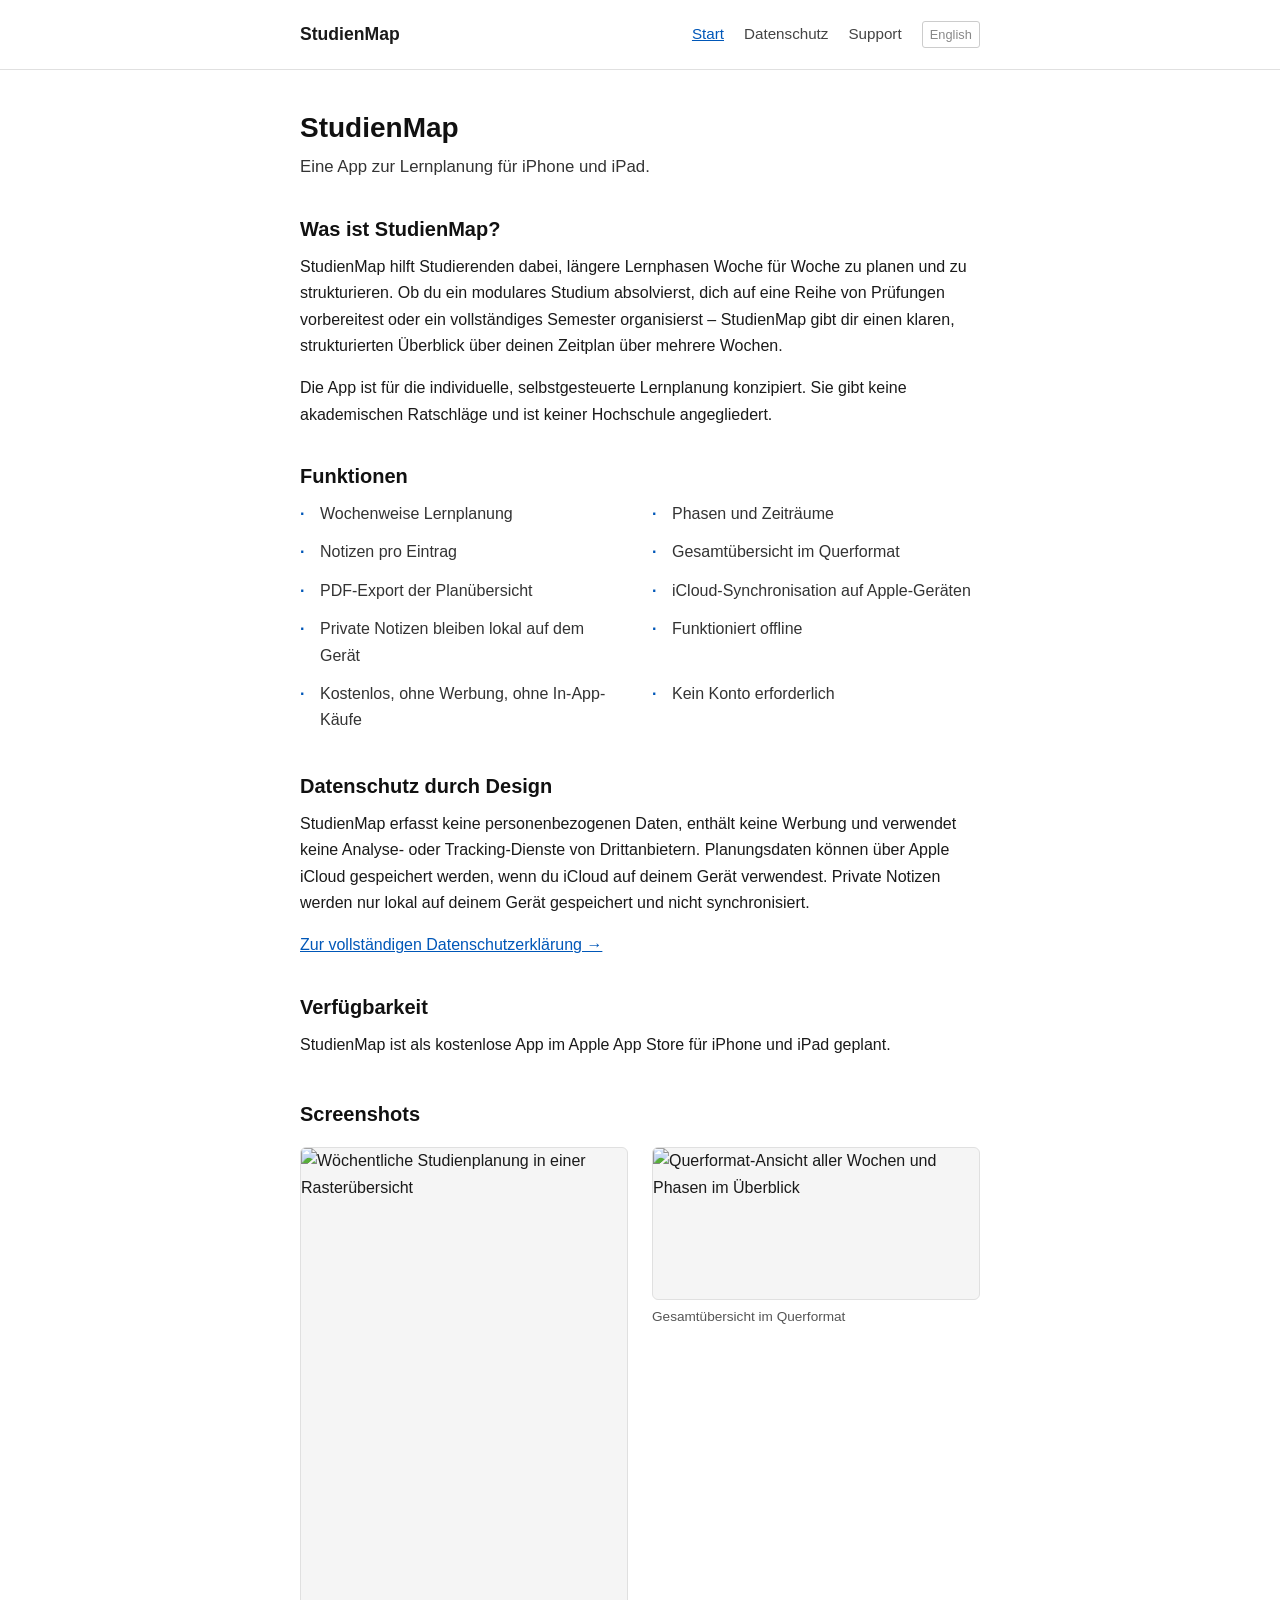
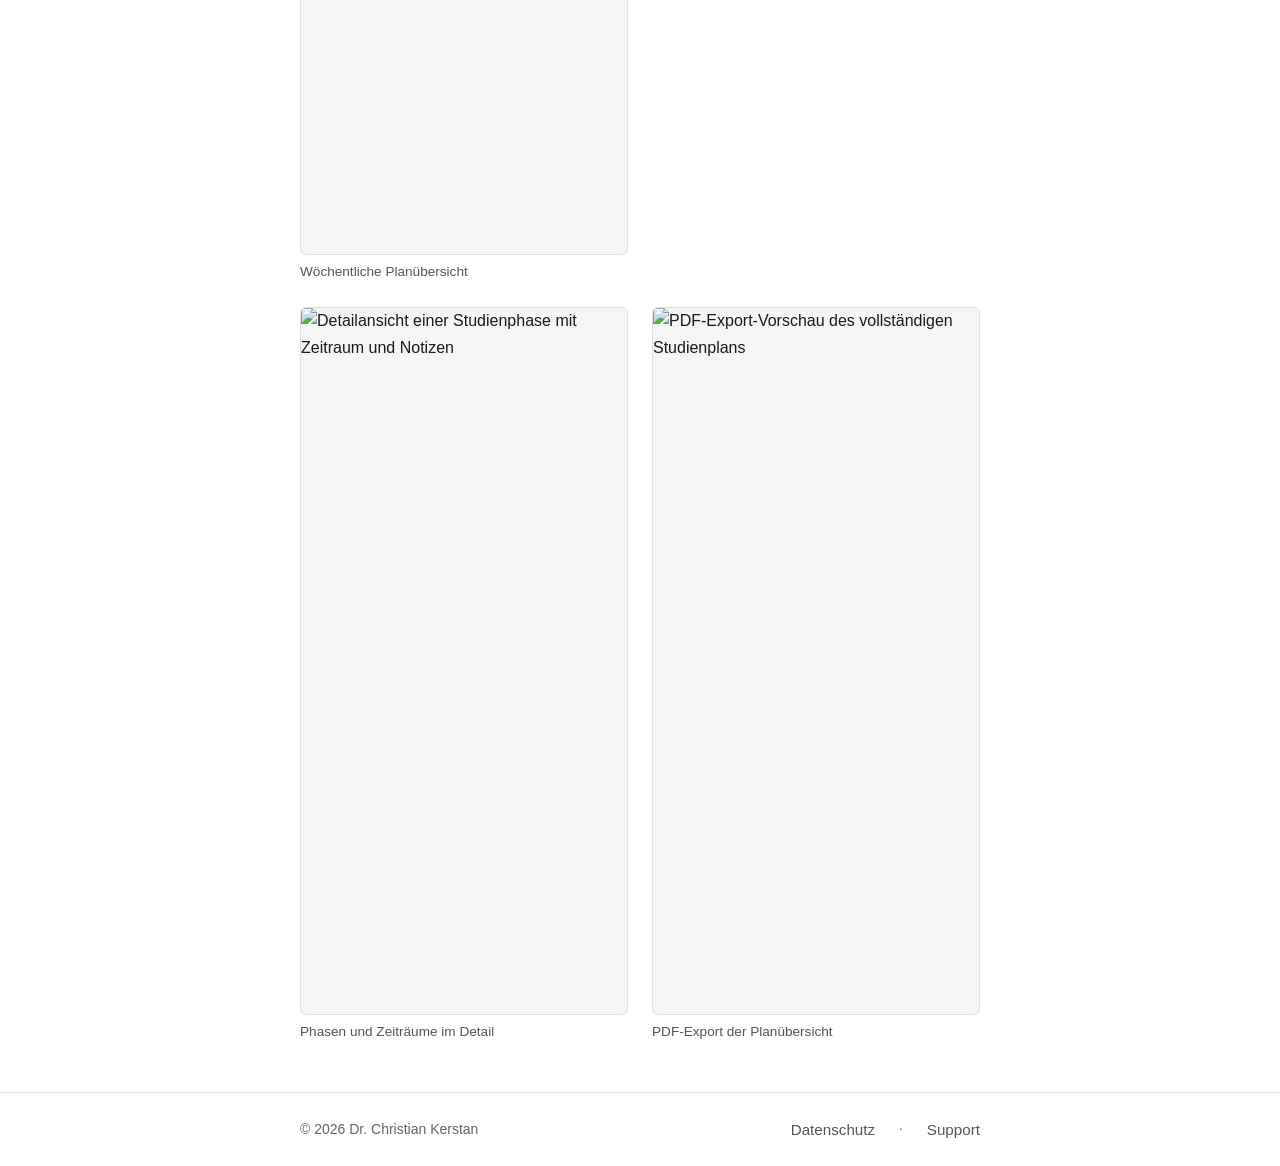
==== de/index.html @ c55820a5 "Add German pages, language links, and screenshots placeholder section Agent-Logs-Url: https://github" ====
<!DOCTYPE html>
<html lang="de">
<head>
  <meta charset="UTF-8">
  <meta name="viewport" content="width=device-width, initial-scale=1.0">
  <title>StudienMap</title>
  <meta name="description" content="StudienMap ist eine App zur Langzeitplanung des Lernens für iPhone und iPad. Plane deine Lernphasen Woche für Woche.">
  <link rel="stylesheet" href="../style.css">
</head>
<body>

  <header>
    <div class="site-wrapper">
      <a class="site-name" href="index.html">StudienMap</a>
      <nav aria-label="Hauptnavigation">
        <a href="index.html" aria-current="page">Start</a>
        <a href="privacy.html">Datenschutz</a>
        <a href="support.html">Support</a>
        <a href="../index.html" class="lang-link" hreflang="en" lang="en">English</a>
      </nav>
    </div>
  </header>

  <main>
    <div class="site-wrapper">

      <div class="intro">
        <h1>StudienMap</h1>
        <p>Eine App zur Lernplanung für iPhone und iPad.</p>
      </div>

      <h2>Was ist StudienMap?</h2>
      <p>
        StudienMap hilft Studierenden dabei, längere Lernphasen Woche für Woche zu planen und
        zu strukturieren. Ob du ein modulares Studium absolvierst, dich auf eine Reihe von
        Prüfungen vorbereitest oder ein vollständiges Semester organisierst – StudienMap gibt
        dir einen klaren, strukturierten Überblick über deinen Zeitplan über mehrere Wochen.
      </p>
      <p>
        Die App ist für die individuelle, selbstgesteuerte Lernplanung konzipiert.
        Sie gibt keine akademischen Ratschläge und ist keiner Hochschule angegliedert.
      </p>

      <h2>Funktionen</h2>
      <ul class="feature-list">
        <li>Wochenweise Lernplanung</li>
        <li>Phasen und Zeiträume</li>
        <li>Notizen pro Eintrag</li>
        <li>Gesamtübersicht im Querformat</li>
        <li>PDF-Export der Planübersicht</li>
        <li>iCloud-Synchronisation auf Apple-Geräten</li>
        <li>Private Notizen bleiben lokal auf dem Gerät</li>
        <li>Funktioniert offline</li>
        <li>Kostenlos, ohne Werbung, ohne In-App-Käufe</li>
        <li>Kein Konto erforderlich</li>
      </ul>

      <h2>Datenschutz durch Design</h2>
      <p>
        StudienMap erfasst keine personenbezogenen Daten, enthält keine Werbung und verwendet
        keine Analyse- oder Tracking-Dienste von Drittanbietern. Planungsdaten können über
        Apple iCloud gespeichert werden, wenn du iCloud auf deinem Gerät verwendest. Private
        Notizen werden nur lokal auf deinem Gerät gespeichert und nicht synchronisiert.
      </p>
      <p>
        <a href="privacy.html">Zur vollständigen Datenschutzerklärung →</a>
      </p>

      <h2>Verfügbarkeit</h2>
      <p>
        StudienMap ist als kostenlose App im Apple App Store für iPhone und iPad geplant.
      </p>

      <section class="screenshots" aria-label="Screenshots">
        <h2>Screenshots</h2>
        <div class="screenshot-grid">
          <figure>
            <img src="../assets/plan-overview.webp" alt="Wöchentliche Studienplanung in einer Rasterübersicht" width="390" height="844">
            <figcaption>Wöchentliche Planübersicht</figcaption>
          </figure>
          <figure>
            <img src="../assets/landscape-matrix.webp" alt="Querformat-Ansicht aller Wochen und Phasen im Überblick" width="844" height="390">
            <figcaption>Gesamtübersicht im Querformat</figcaption>
          </figure>
          <figure>
            <img src="../assets/phase-details.webp" alt="Detailansicht einer Studienphase mit Zeitraum und Notizen" width="390" height="844">
            <figcaption>Phasen und Zeiträume im Detail</figcaption>
          </figure>
          <figure>
            <img src="../assets/pdf-export.webp" alt="PDF-Export-Vorschau des vollständigen Studienplans" width="390" height="844">
            <figcaption>PDF-Export der Planübersicht</figcaption>
          </figure>
        </div>
      </section>

    </div>
  </main>

  <footer>
    <div class="site-wrapper">
      <span>© 2026 Dr. Christian Kerstan</span>
      <nav aria-label="Fußzeilennavigation">
        <a href="privacy.html">Datenschutz</a>
        &nbsp;·&nbsp;
        <a href="support.html">Support</a>
      </nav>
    </div>
  </footer>

</body>
</html>
---- style.css ----
/* style.css — StudienMap legal/product site */

*, *::before, *::after {
  box-sizing: border-box;
}

html {
  font-size: 16px;
}

body {
  margin: 0;
  padding: 0;
  font-family: -apple-system, BlinkMacSystemFont, "Segoe UI", Roboto, Helvetica, Arial, sans-serif;
  font-size: 1rem;
  line-height: 1.65;
  color: #1a1a1a;
  background-color: #ffffff;
}

/* Layout */

.site-wrapper {
  max-width: 720px;
  margin: 0 auto;
  padding: 0 1.25rem;
}

/* Header & navigation */

header {
  border-bottom: 1px solid #e0e0e0;
  padding: 1.25rem 0;
}

header .site-wrapper {
  display: flex;
  align-items: center;
  justify-content: space-between;
  flex-wrap: wrap;
  gap: 0.75rem;
}

.site-name {
  font-size: 1.1rem;
  font-weight: 600;
  color: #1a1a1a;
  text-decoration: none;
}

.site-name:hover {
  color: #0057b8;
}

nav {
  display: flex;
  gap: 1.25rem;
}

nav a {
  font-size: 0.95rem;
  color: #444;
  text-decoration: none;
}

nav a:hover,
nav a[aria-current="page"] {
  color: #0057b8;
  text-decoration: underline;
}

/* Main content */

main {
  padding: 2.5rem 0 3rem;
}

h1 {
  font-size: 1.75rem;
  font-weight: 700;
  margin: 0 0 0.5rem;
  line-height: 1.25;
  color: #111;
}

h2 {
  font-size: 1.25rem;
  font-weight: 600;
  margin: 2rem 0 0.5rem;
  color: #111;
}

h3 {
  font-size: 1rem;
  font-weight: 600;
  margin: 1.5rem 0 0.25rem;
  color: #111;
}

p {
  margin: 0 0 1rem;
}

ul, ol {
  margin: 0 0 1rem;
  padding-left: 1.5rem;
}

li {
  margin-bottom: 0.25rem;
}

a {
  color: #0057b8;
}

a:hover {
  text-decoration: none;
}

/* Hero / intro block */

.intro {
  margin-bottom: 2rem;
}

.intro p {
  font-size: 1.05rem;
  color: #333;
}

/* Feature list */

.feature-list {
  list-style: none;
  padding: 0;
  margin: 0 0 1.5rem;
  display: grid;
  grid-template-columns: 1fr 1fr;
  gap: 0.5rem 1.5rem;
}

.feature-list li {
  padding-left: 1.25rem;
  position: relative;
  color: #333;
}

.feature-list li::before {
  content: "·";
  position: absolute;
  left: 0;
  color: #0057b8;
  font-weight: 700;
}

@media (max-width: 480px) {
  .feature-list {
    grid-template-columns: 1fr;
  }
}

/* FAQ */

.faq-item {
  margin-bottom: 1.75rem;
}

.faq-item h3 {
  margin-bottom: 0.35rem;
}

/* Footer */

footer {
  border-top: 1px solid #e0e0e0;
  padding: 1.5rem 0;
  color: #666;
  font-size: 0.875rem;
}

footer .site-wrapper {
  display: flex;
  align-items: center;
  justify-content: space-between;
  flex-wrap: wrap;
  gap: 0.5rem;
}

footer a {
  color: #555;
}

footer a:hover {
  color: #0057b8;
}

/* Language link */

.lang-link {
  font-size: 0.8rem;
  color: #888;
  border: 1px solid #ccc;
  border-radius: 3px;
  padding: 0.1rem 0.45rem;
  text-decoration: none;
}

.lang-link:hover {
  color: #0057b8;
  border-color: #0057b8;
  text-decoration: none;
}

/* Screenshots */

.screenshots {
  margin-top: 2.5rem;
}

.screenshot-grid {
  display: grid;
  grid-template-columns: repeat(2, 1fr);
  gap: 1.5rem;
  margin-top: 1rem;
}

.screenshot-grid figure {
  margin: 0;
}

.screenshot-grid img {
  width: 100%;
  height: auto;
  display: block;
  border-radius: 6px;
  border: 1px solid #e0e0e0;
  background-color: #f5f5f5;
}

.screenshot-grid figcaption {
  font-size: 0.85rem;
  color: #555;
  margin-top: 0.4rem;
}

@media (max-width: 480px) {
  .screenshot-grid {
    grid-template-columns: 1fr;
  }
}

/* Utility */

.meta {
  font-size: 0.875rem;
  color: #666;
  margin-bottom: 2rem;
}
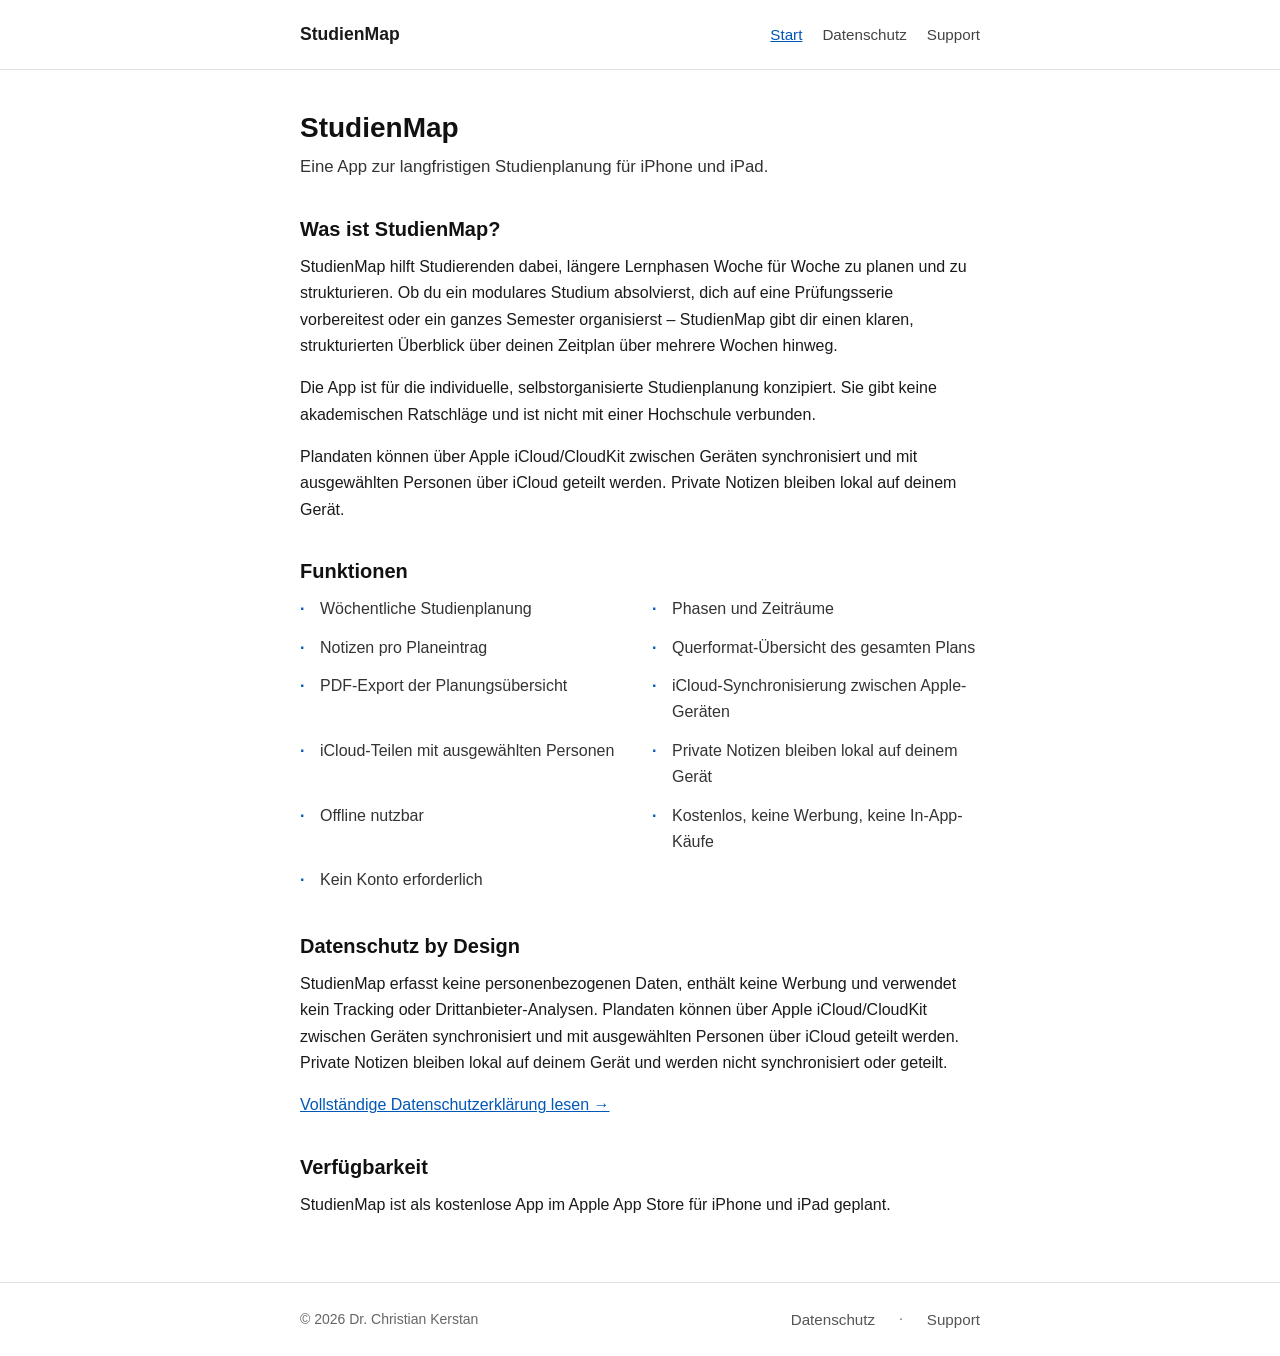
==== commit 45777528: "feat: add iCloud sharing content and German pages Agent-Logs-Url: https://github.com/wichtelimwald/s" ====
--- a/de/index.html
+++ b/de/index.html
@@ -4,7 +4,7 @@
   <meta charset="UTF-8">
   <meta name="viewport" content="width=device-width, initial-scale=1.0">
   <title>StudienMap</title>
-  <meta name="description" content="StudienMap ist eine App zur Langzeitplanung des Lernens für iPhone und iPad. Plane deine Lernphasen Woche für Woche.">
+  <meta name="description" content="StudienMap ist eine App zur langfristigen Studienplanung für iPhone und iPad. Plane deine Lernphasen Woche für Woche.">
   <link rel="stylesheet" href="../style.css">
 </head>
 <body>
@@ -16,7 +16,6 @@
         <a href="index.html" aria-current="page">Start</a>
         <a href="privacy.html">Datenschutz</a>
         <a href="support.html">Support</a>
-        <a href="../index.html" class="lang-link" hreflang="en" lang="en">English</a>
       </nav>
     </div>
   </header>
@@ -26,72 +25,56 @@
 
       <div class="intro">
         <h1>StudienMap</h1>
-        <p>Eine App zur Lernplanung für iPhone und iPad.</p>
+        <p>Eine App zur langfristigen Studienplanung für iPhone und iPad.</p>
       </div>
 
       <h2>Was ist StudienMap?</h2>
       <p>
         StudienMap hilft Studierenden dabei, längere Lernphasen Woche für Woche zu planen und
-        zu strukturieren. Ob du ein modulares Studium absolvierst, dich auf eine Reihe von
-        Prüfungen vorbereitest oder ein vollständiges Semester organisierst – StudienMap gibt
-        dir einen klaren, strukturierten Überblick über deinen Zeitplan über mehrere Wochen.
+        zu strukturieren. Ob du ein modulares Studium absolvierst, dich auf eine Prüfungsserie
+        vorbereitest oder ein ganzes Semester organisierst – StudienMap gibt dir einen klaren,
+        strukturierten Überblick über deinen Zeitplan über mehrere Wochen hinweg.
       </p>
       <p>
-        Die App ist für die individuelle, selbstgesteuerte Lernplanung konzipiert.
-        Sie gibt keine akademischen Ratschläge und ist keiner Hochschule angegliedert.
+        Die App ist für die individuelle, selbstorganisierte Studienplanung konzipiert.
+        Sie gibt keine akademischen Ratschläge und ist nicht mit einer Hochschule verbunden.
+      </p>
+      <p>
+        Plandaten können über Apple iCloud/CloudKit zwischen Geräten synchronisiert und mit
+        ausgewählten Personen über iCloud geteilt werden. Private Notizen bleiben lokal auf
+        deinem Gerät.
       </p>
 
       <h2>Funktionen</h2>
       <ul class="feature-list">
-        <li>Wochenweise Lernplanung</li>
+        <li>Wöchentliche Studienplanung</li>
         <li>Phasen und Zeiträume</li>
-        <li>Notizen pro Eintrag</li>
-        <li>Gesamtübersicht im Querformat</li>
-        <li>PDF-Export der Planübersicht</li>
-        <li>iCloud-Synchronisation auf Apple-Geräten</li>
-        <li>Private Notizen bleiben lokal auf dem Gerät</li>
-        <li>Funktioniert offline</li>
-        <li>Kostenlos, ohne Werbung, ohne In-App-Käufe</li>
+        <li>Notizen pro Planeintrag</li>
+        <li>Querformat-Übersicht des gesamten Plans</li>
+        <li>PDF-Export der Planungsübersicht</li>
+        <li>iCloud-Synchronisierung zwischen Apple-Geräten</li>
+        <li>iCloud-Teilen mit ausgewählten Personen</li>
+        <li>Private Notizen bleiben lokal auf deinem Gerät</li>
+        <li>Offline nutzbar</li>
+        <li>Kostenlos, keine Werbung, keine In-App-Käufe</li>
         <li>Kein Konto erforderlich</li>
       </ul>
 
-      <h2>Datenschutz durch Design</h2>
+      <h2>Datenschutz by Design</h2>
       <p>
         StudienMap erfasst keine personenbezogenen Daten, enthält keine Werbung und verwendet
-        keine Analyse- oder Tracking-Dienste von Drittanbietern. Planungsdaten können über
-        Apple iCloud gespeichert werden, wenn du iCloud auf deinem Gerät verwendest. Private
-        Notizen werden nur lokal auf deinem Gerät gespeichert und nicht synchronisiert.
+        kein Tracking oder Drittanbieter-Analysen. Plandaten können über Apple iCloud/CloudKit
+        zwischen Geräten synchronisiert und mit ausgewählten Personen über iCloud geteilt werden.
+        Private Notizen bleiben lokal auf deinem Gerät und werden nicht synchronisiert oder geteilt.
       </p>
       <p>
-        <a href="privacy.html">Zur vollständigen Datenschutzerklärung →</a>
+        <a href="privacy.html">Vollständige Datenschutzerklärung lesen →</a>
       </p>
 
       <h2>Verfügbarkeit</h2>
       <p>
         StudienMap ist als kostenlose App im Apple App Store für iPhone und iPad geplant.
       </p>
-
-      <section class="screenshots" aria-label="Screenshots">
-        <h2>Screenshots</h2>
-        <div class="screenshot-grid">
-          <figure>
-            <img src="../assets/plan-overview.webp" alt="Wöchentliche Studienplanung in einer Rasterübersicht" width="390" height="844">
-            <figcaption>Wöchentliche Planübersicht</figcaption>
-          </figure>
-          <figure>
-            <img src="../assets/landscape-matrix.webp" alt="Querformat-Ansicht aller Wochen und Phasen im Überblick" width="844" height="390">
-            <figcaption>Gesamtübersicht im Querformat</figcaption>
-          </figure>
-          <figure>
-            <img src="../assets/phase-details.webp" alt="Detailansicht einer Studienphase mit Zeitraum und Notizen" width="390" height="844">
-            <figcaption>Phasen und Zeiträume im Detail</figcaption>
-          </figure>
-          <figure>
-            <img src="../assets/pdf-export.webp" alt="PDF-Export-Vorschau des vollständigen Studienplans" width="390" height="844">
-            <figcaption>PDF-Export der Planübersicht</figcaption>
-          </figure>
-        </div>
-      </section>
 
     </div>
   </main>
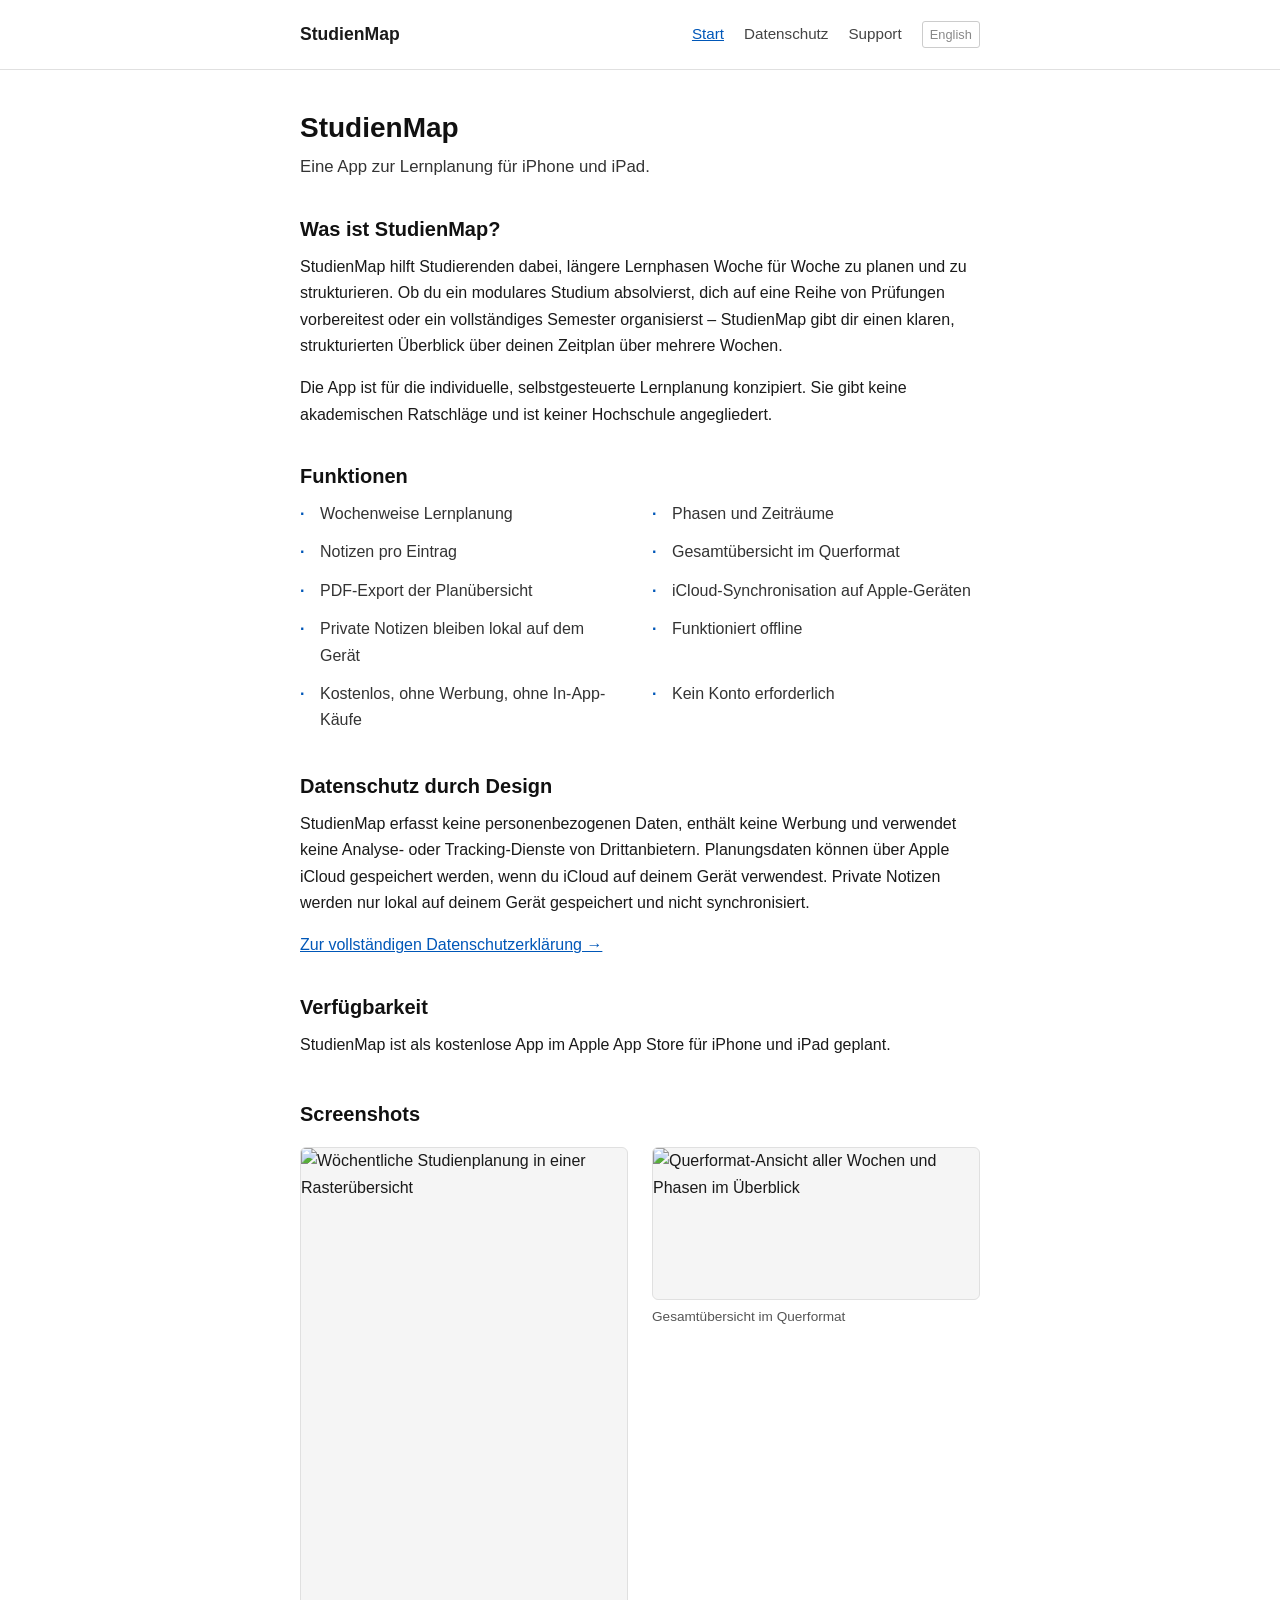
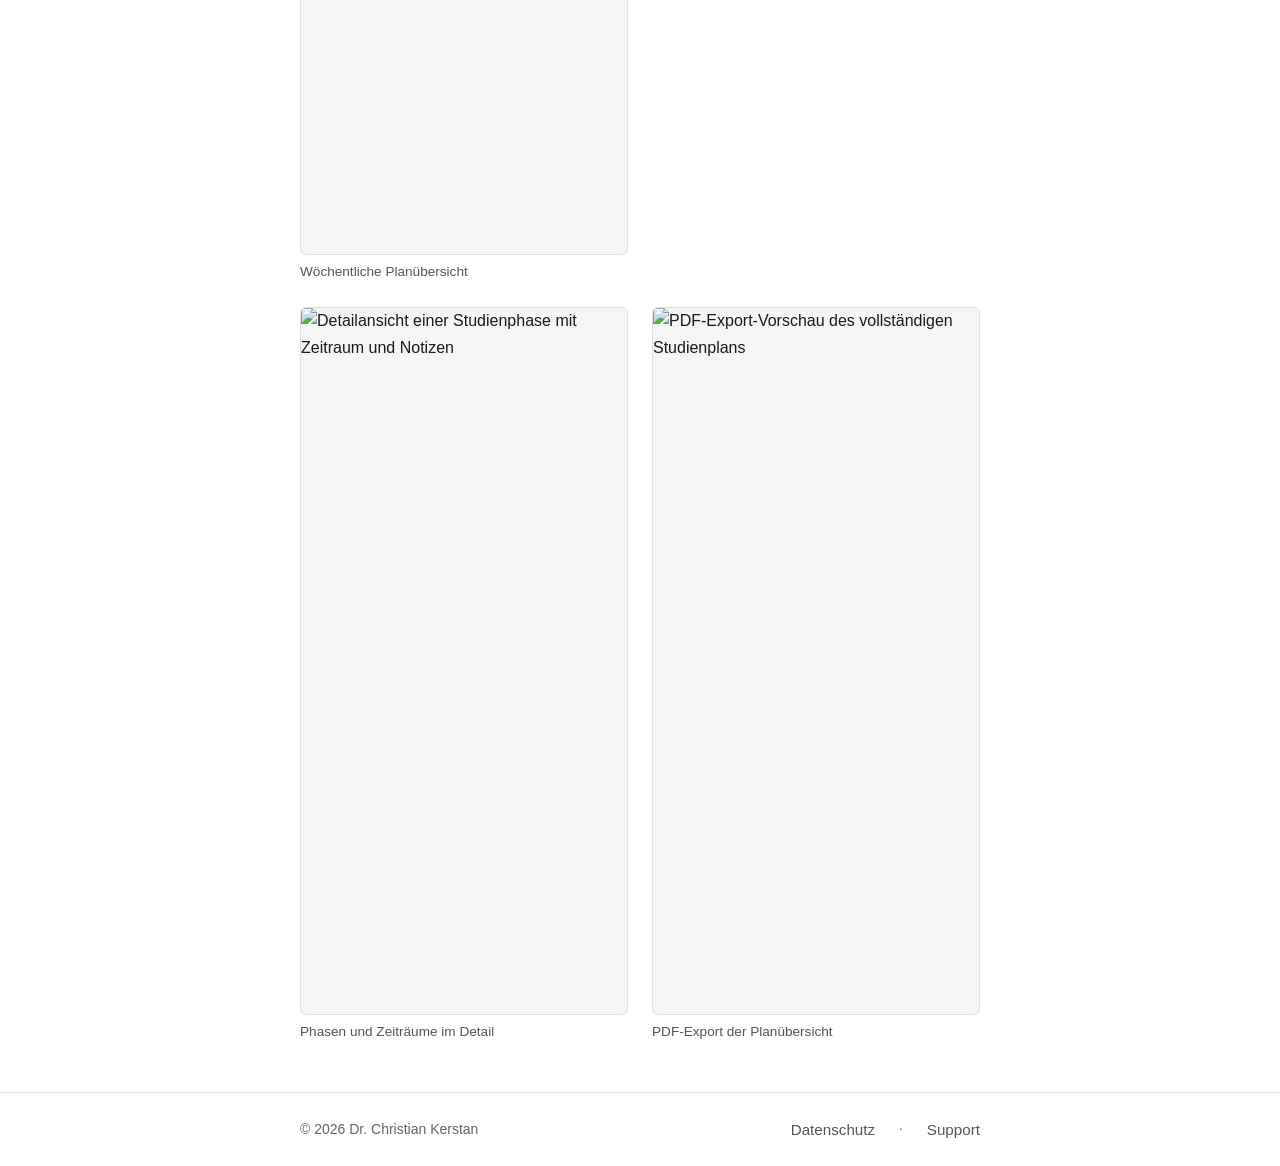
==== commit 01c128f4: "Merge pull request #3 from wichtelimwald/copilot/update-static-site-for-multilingual-support Add Ger" ====
--- a/de/index.html
+++ b/de/index.html
@@ -4,7 +4,7 @@
   <meta charset="UTF-8">
   <meta name="viewport" content="width=device-width, initial-scale=1.0">
   <title>StudienMap</title>
-  <meta name="description" content="StudienMap ist eine App zur langfristigen Studienplanung für iPhone und iPad. Plane deine Lernphasen Woche für Woche.">
+  <meta name="description" content="StudienMap ist eine App zur Langzeitplanung des Lernens für iPhone und iPad. Plane deine Lernphasen Woche für Woche.">
   <link rel="stylesheet" href="../style.css">
 </head>
 <body>
@@ -16,6 +16,7 @@
         <a href="index.html" aria-current="page">Start</a>
         <a href="privacy.html">Datenschutz</a>
         <a href="support.html">Support</a>
+        <a href="../index.html" class="lang-link" hreflang="en" lang="en">English</a>
       </nav>
     </div>
   </header>
@@ -25,56 +26,72 @@
 
       <div class="intro">
         <h1>StudienMap</h1>
-        <p>Eine App zur langfristigen Studienplanung für iPhone und iPad.</p>
+        <p>Eine App zur Lernplanung für iPhone und iPad.</p>
       </div>
 
       <h2>Was ist StudienMap?</h2>
       <p>
         StudienMap hilft Studierenden dabei, längere Lernphasen Woche für Woche zu planen und
-        zu strukturieren. Ob du ein modulares Studium absolvierst, dich auf eine Prüfungsserie
-        vorbereitest oder ein ganzes Semester organisierst – StudienMap gibt dir einen klaren,
-        strukturierten Überblick über deinen Zeitplan über mehrere Wochen hinweg.
+        zu strukturieren. Ob du ein modulares Studium absolvierst, dich auf eine Reihe von
+        Prüfungen vorbereitest oder ein vollständiges Semester organisierst – StudienMap gibt
+        dir einen klaren, strukturierten Überblick über deinen Zeitplan über mehrere Wochen.
       </p>
       <p>
-        Die App ist für die individuelle, selbstorganisierte Studienplanung konzipiert.
-        Sie gibt keine akademischen Ratschläge und ist nicht mit einer Hochschule verbunden.
-      </p>
-      <p>
-        Plandaten können über Apple iCloud/CloudKit zwischen Geräten synchronisiert und mit
-        ausgewählten Personen über iCloud geteilt werden. Private Notizen bleiben lokal auf
-        deinem Gerät.
+        Die App ist für die individuelle, selbstgesteuerte Lernplanung konzipiert.
+        Sie gibt keine akademischen Ratschläge und ist keiner Hochschule angegliedert.
       </p>
 
       <h2>Funktionen</h2>
       <ul class="feature-list">
-        <li>Wöchentliche Studienplanung</li>
+        <li>Wochenweise Lernplanung</li>
         <li>Phasen und Zeiträume</li>
-        <li>Notizen pro Planeintrag</li>
-        <li>Querformat-Übersicht des gesamten Plans</li>
-        <li>PDF-Export der Planungsübersicht</li>
-        <li>iCloud-Synchronisierung zwischen Apple-Geräten</li>
-        <li>iCloud-Teilen mit ausgewählten Personen</li>
-        <li>Private Notizen bleiben lokal auf deinem Gerät</li>
-        <li>Offline nutzbar</li>
-        <li>Kostenlos, keine Werbung, keine In-App-Käufe</li>
+        <li>Notizen pro Eintrag</li>
+        <li>Gesamtübersicht im Querformat</li>
+        <li>PDF-Export der Planübersicht</li>
+        <li>iCloud-Synchronisation auf Apple-Geräten</li>
+        <li>Private Notizen bleiben lokal auf dem Gerät</li>
+        <li>Funktioniert offline</li>
+        <li>Kostenlos, ohne Werbung, ohne In-App-Käufe</li>
         <li>Kein Konto erforderlich</li>
       </ul>
 
-      <h2>Datenschutz by Design</h2>
+      <h2>Datenschutz durch Design</h2>
       <p>
         StudienMap erfasst keine personenbezogenen Daten, enthält keine Werbung und verwendet
-        kein Tracking oder Drittanbieter-Analysen. Plandaten können über Apple iCloud/CloudKit
-        zwischen Geräten synchronisiert und mit ausgewählten Personen über iCloud geteilt werden.
-        Private Notizen bleiben lokal auf deinem Gerät und werden nicht synchronisiert oder geteilt.
+        keine Analyse- oder Tracking-Dienste von Drittanbietern. Planungsdaten können über
+        Apple iCloud gespeichert werden, wenn du iCloud auf deinem Gerät verwendest. Private
+        Notizen werden nur lokal auf deinem Gerät gespeichert und nicht synchronisiert.
       </p>
       <p>
-        <a href="privacy.html">Vollständige Datenschutzerklärung lesen →</a>
+        <a href="privacy.html">Zur vollständigen Datenschutzerklärung →</a>
       </p>
 
       <h2>Verfügbarkeit</h2>
       <p>
         StudienMap ist als kostenlose App im Apple App Store für iPhone und iPad geplant.
       </p>
+
+      <section class="screenshots" aria-label="Screenshots">
+        <h2>Screenshots</h2>
+        <div class="screenshot-grid">
+          <figure>
+            <img src="../assets/plan-overview.webp" alt="Wöchentliche Studienplanung in einer Rasterübersicht" width="390" height="844">
+            <figcaption>Wöchentliche Planübersicht</figcaption>
+          </figure>
+          <figure>
+            <img src="../assets/landscape-matrix.webp" alt="Querformat-Ansicht aller Wochen und Phasen im Überblick" width="844" height="390">
+            <figcaption>Gesamtübersicht im Querformat</figcaption>
+          </figure>
+          <figure>
+            <img src="../assets/phase-details.webp" alt="Detailansicht einer Studienphase mit Zeitraum und Notizen" width="390" height="844">
+            <figcaption>Phasen und Zeiträume im Detail</figcaption>
+          </figure>
+          <figure>
+            <img src="../assets/pdf-export.webp" alt="PDF-Export-Vorschau des vollständigen Studienplans" width="390" height="844">
+            <figcaption>PDF-Export der Planübersicht</figcaption>
+          </figure>
+        </div>
+      </section>
 
     </div>
   </main>
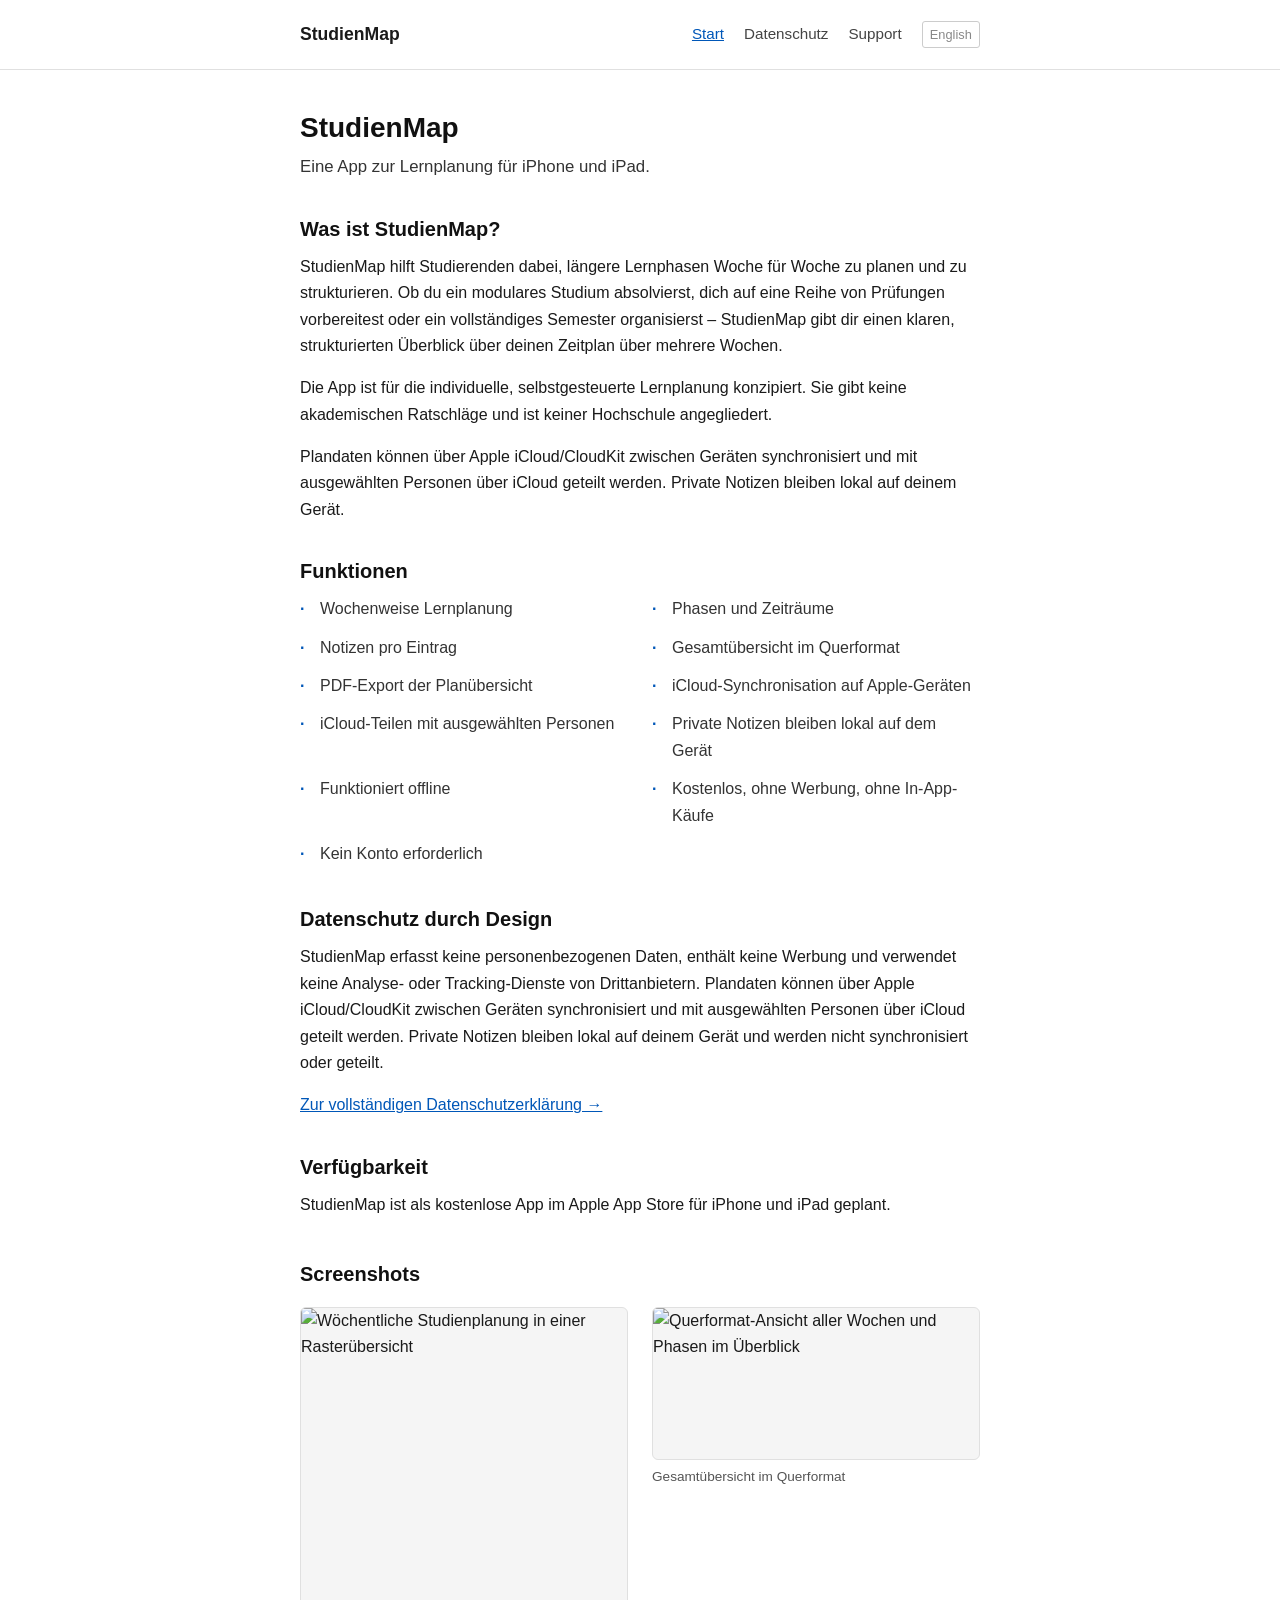
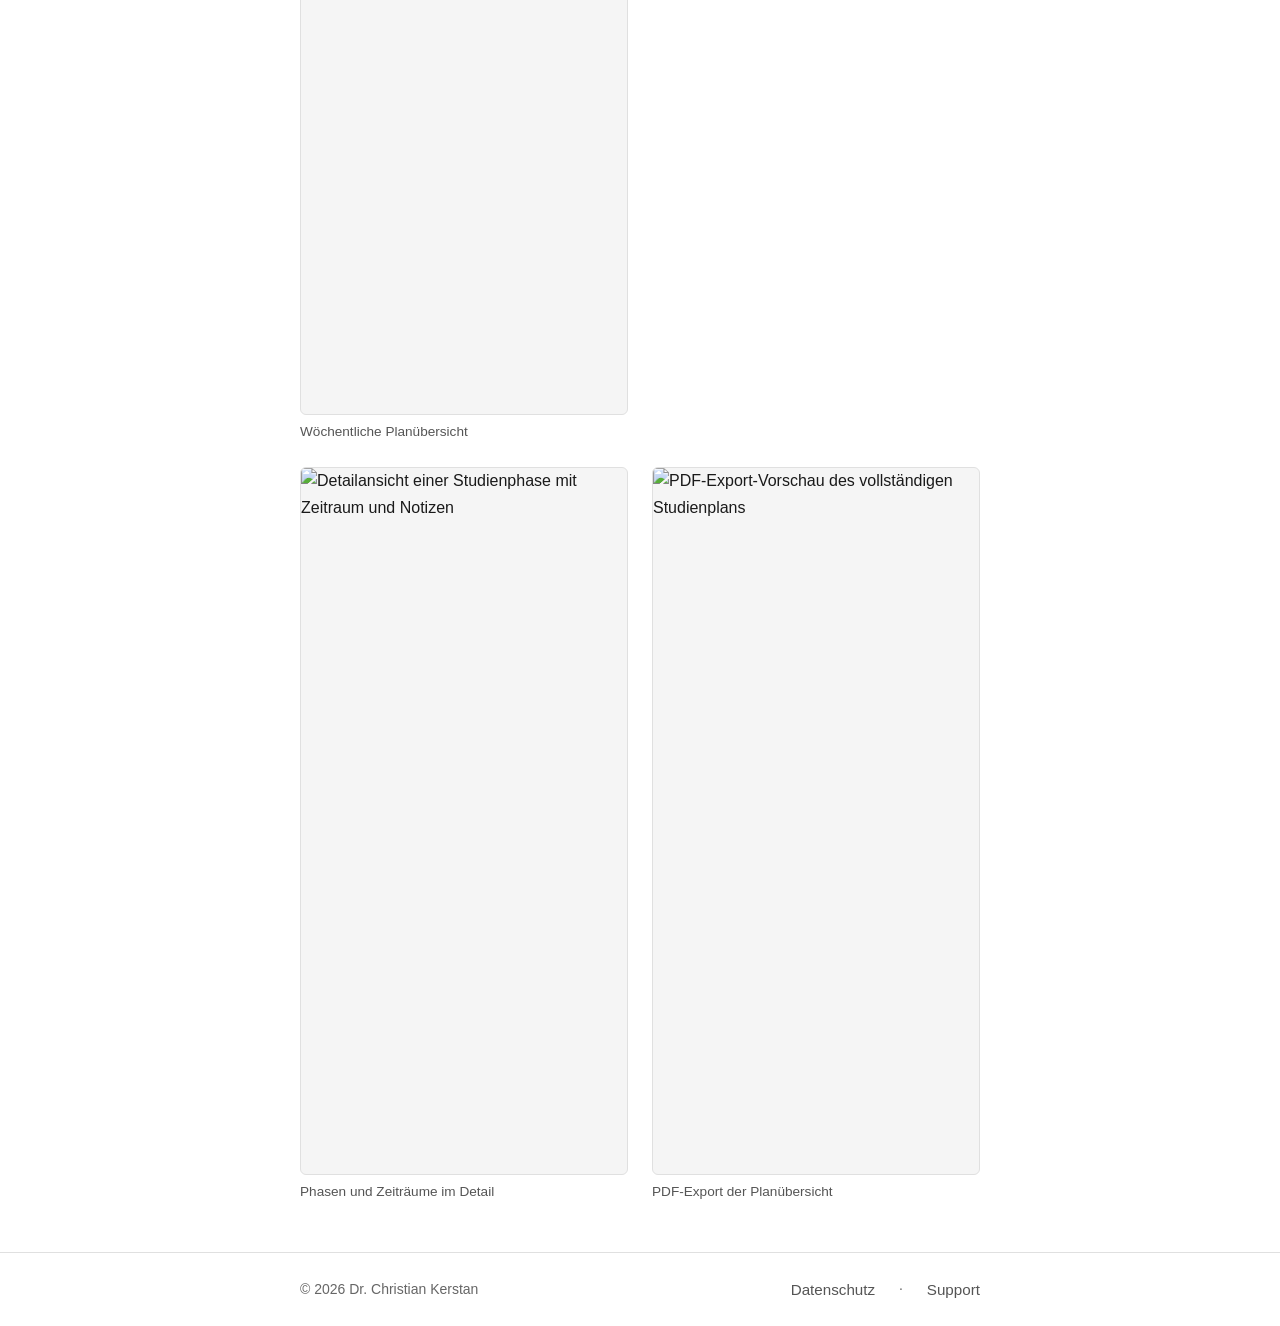
==== commit e438d15f: "Merge remote-tracking branch 'origin/main' into copilot/update-studienmap-github-pages # Conflicts: " ====
--- a/de/index.html
+++ b/de/index.html
@@ -40,6 +40,11 @@
         Die App ist für die individuelle, selbstgesteuerte Lernplanung konzipiert.
         Sie gibt keine akademischen Ratschläge und ist keiner Hochschule angegliedert.
       </p>
+      <p>
+        Plandaten können über Apple iCloud/CloudKit zwischen Geräten synchronisiert und mit
+        ausgewählten Personen über iCloud geteilt werden. Private Notizen bleiben lokal auf
+        deinem Gerät.
+      </p>
 
       <h2>Funktionen</h2>
       <ul class="feature-list">
@@ -49,6 +54,7 @@
         <li>Gesamtübersicht im Querformat</li>
         <li>PDF-Export der Planübersicht</li>
         <li>iCloud-Synchronisation auf Apple-Geräten</li>
+        <li>iCloud-Teilen mit ausgewählten Personen</li>
         <li>Private Notizen bleiben lokal auf dem Gerät</li>
         <li>Funktioniert offline</li>
         <li>Kostenlos, ohne Werbung, ohne In-App-Käufe</li>
@@ -58,9 +64,10 @@
       <h2>Datenschutz durch Design</h2>
       <p>
         StudienMap erfasst keine personenbezogenen Daten, enthält keine Werbung und verwendet
-        keine Analyse- oder Tracking-Dienste von Drittanbietern. Planungsdaten können über
-        Apple iCloud gespeichert werden, wenn du iCloud auf deinem Gerät verwendest. Private
-        Notizen werden nur lokal auf deinem Gerät gespeichert und nicht synchronisiert.
+        keine Analyse- oder Tracking-Dienste von Drittanbietern. Plandaten können über Apple
+        iCloud/CloudKit zwischen Geräten synchronisiert und mit ausgewählten Personen über
+        iCloud geteilt werden. Private Notizen bleiben lokal auf deinem Gerät und werden nicht
+        synchronisiert oder geteilt.
       </p>
       <p>
         <a href="privacy.html">Zur vollständigen Datenschutzerklärung →</a>
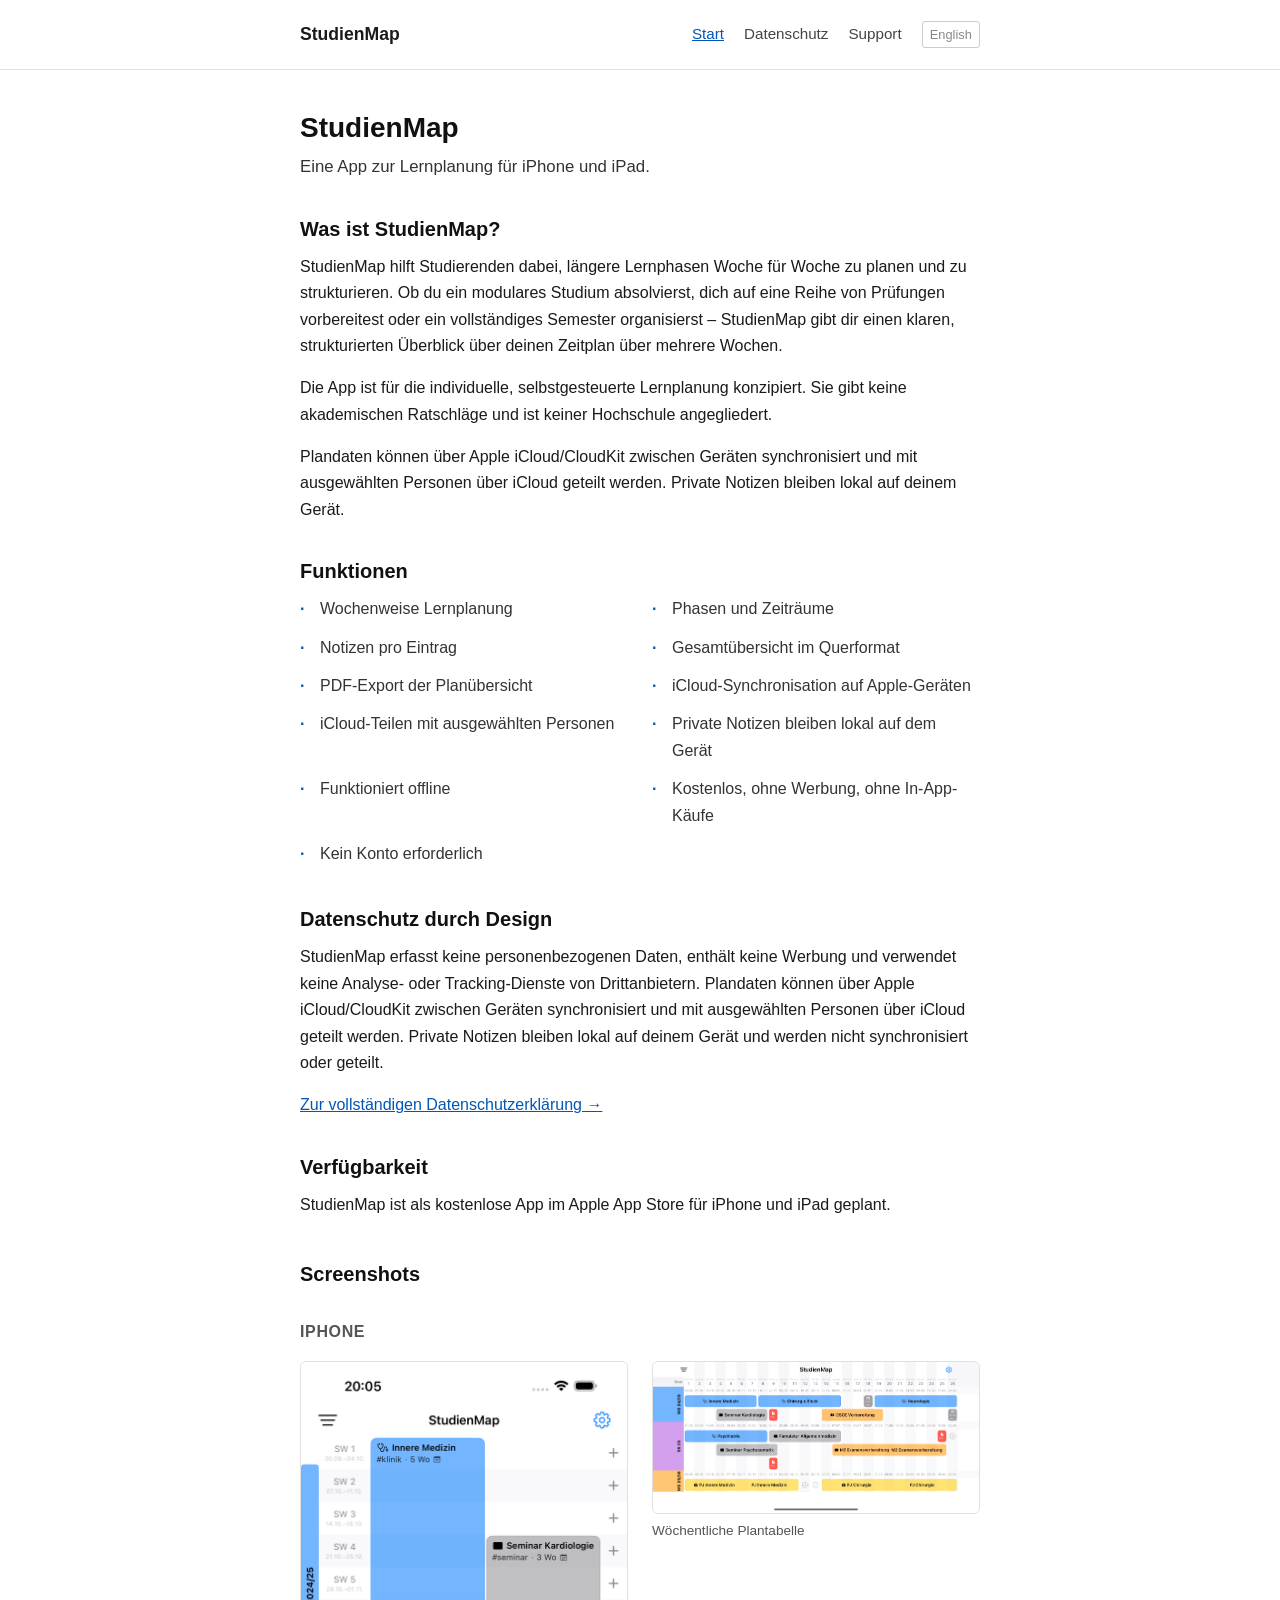
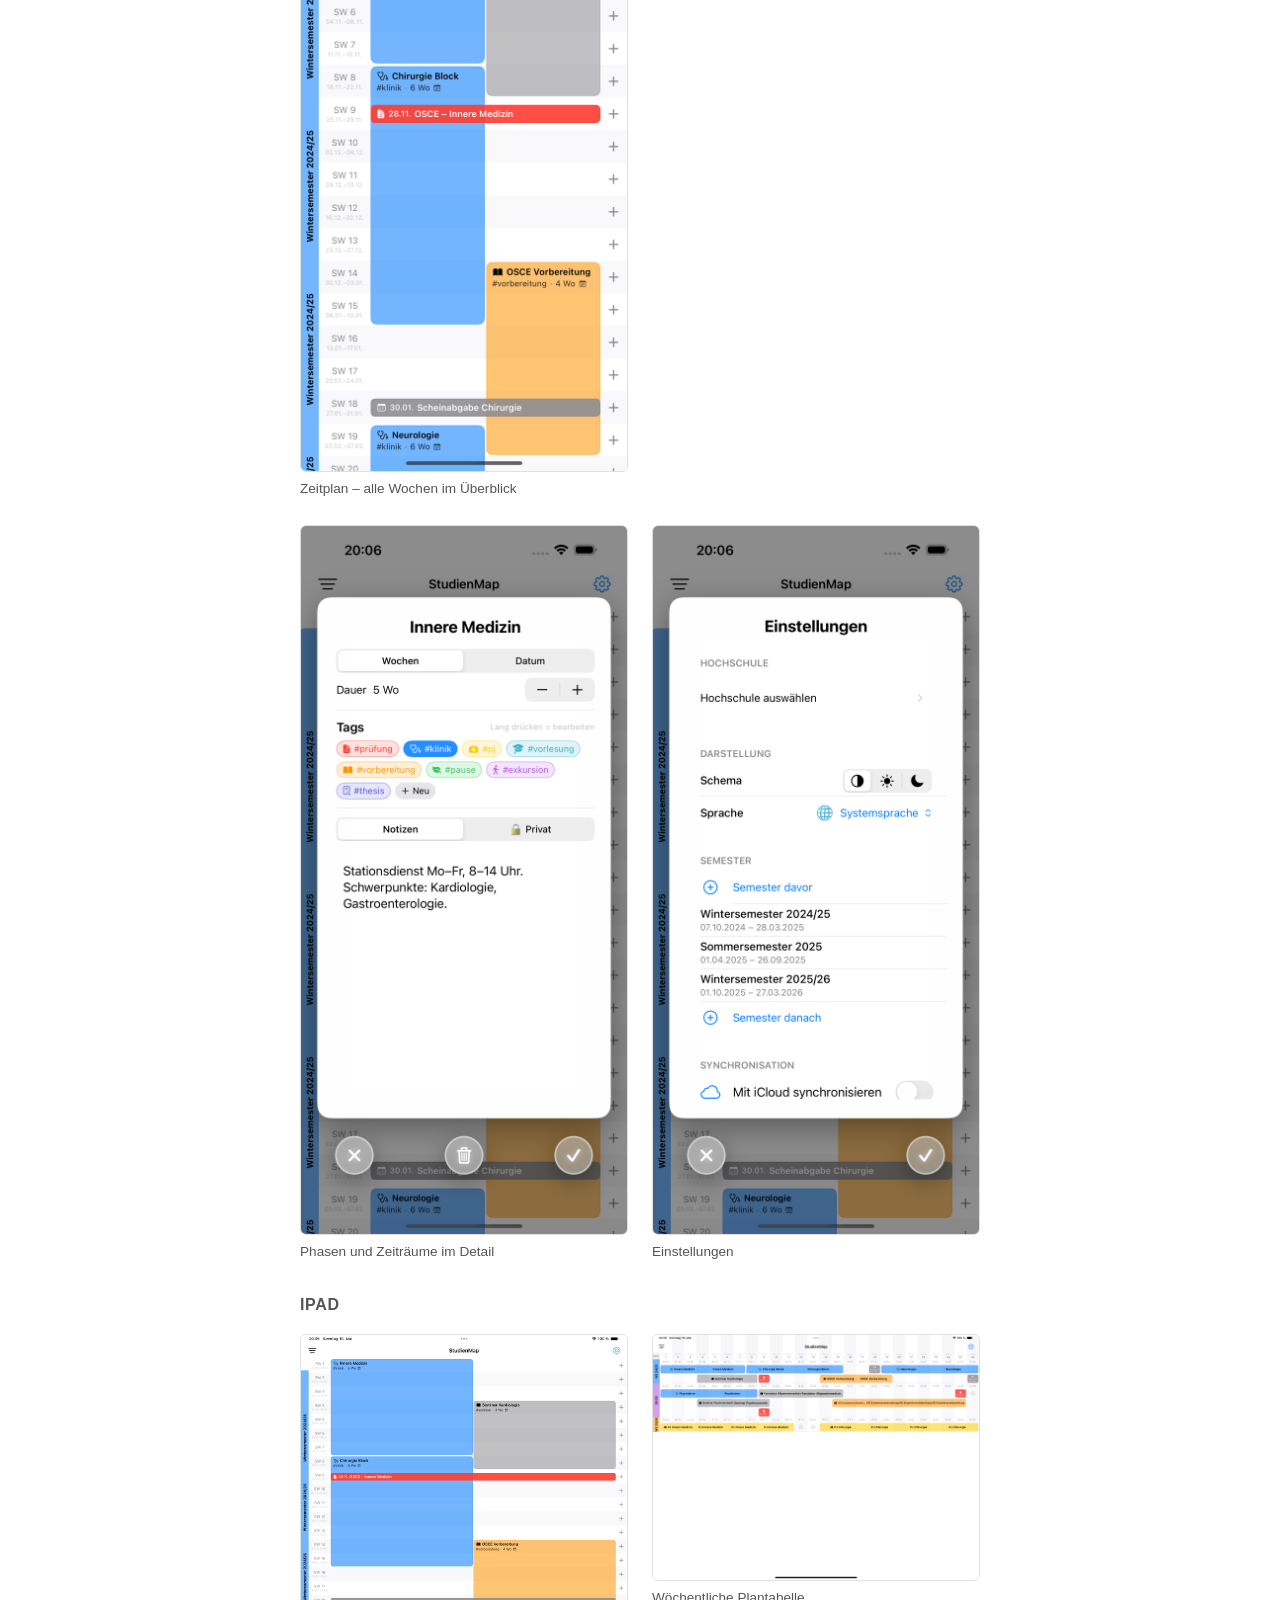
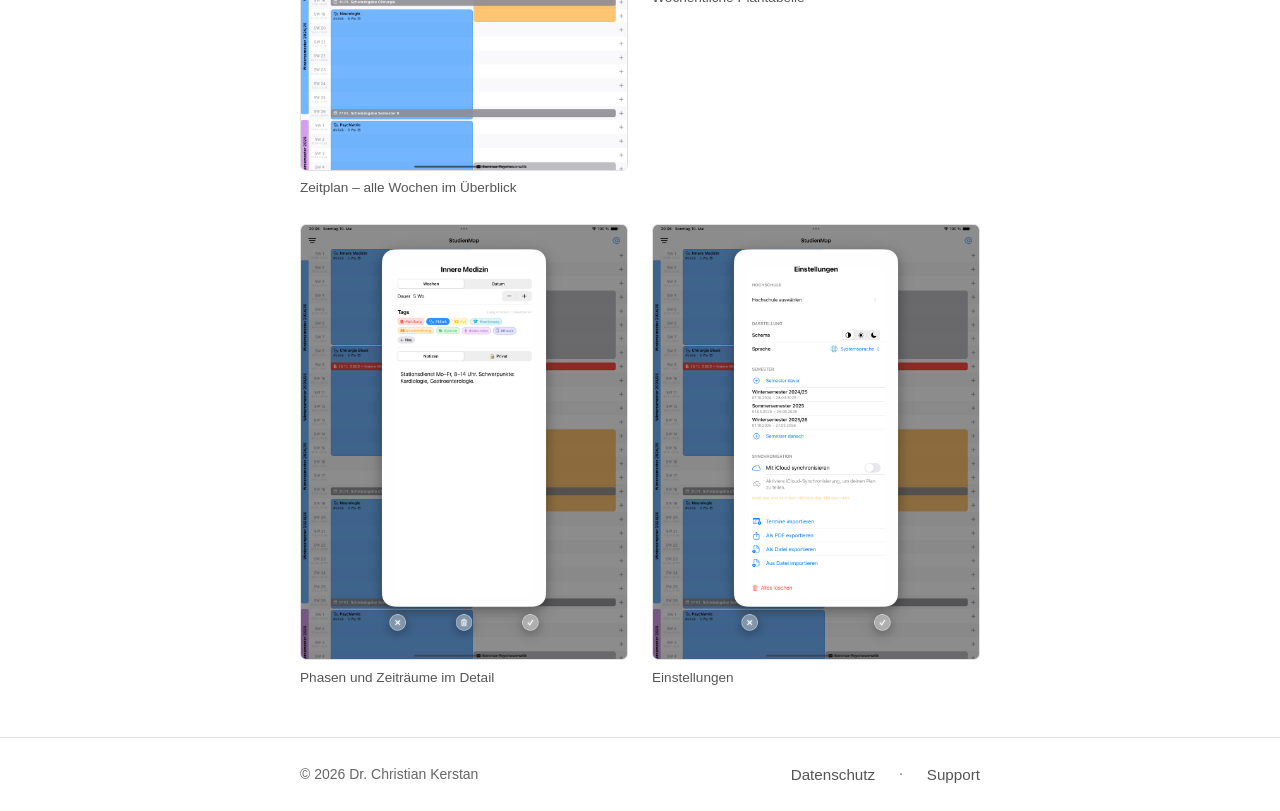
==== commit 1a9bdfc3: "Replace screenshot placeholders with real img/ screenshots for EN and DE Agent-Logs-Url: https://git" ====
--- a/de/index.html
+++ b/de/index.html
@@ -80,22 +80,44 @@
 
       <section class="screenshots" aria-label="Screenshots">
         <h2>Screenshots</h2>
+
+        <h3 class="device-label">iPhone</h3>
         <div class="screenshot-grid">
           <figure>
-            <img src="../assets/plan-overview.webp" alt="Wöchentliche Studienplanung in einer Rasterübersicht" width="390" height="844">
-            <figcaption>Wöchentliche Planübersicht</figcaption>
+            <img src="../img/iPhone-Timeline_de.png" alt="Zeitplan mit allen Lernwochen und Phasen im Überblick auf dem iPhone" width="390" height="844">
+            <figcaption>Zeitplan – alle Wochen im Überblick</figcaption>
           </figure>
           <figure>
-            <img src="../assets/landscape-matrix.webp" alt="Querformat-Ansicht aller Wochen und Phasen im Überblick" width="844" height="390">
-            <figcaption>Gesamtübersicht im Querformat</figcaption>
+            <img src="../img/iPhone-Table_de.png" alt="Wöchentliche Lernplanung als Tabelle auf dem iPhone" width="390" height="844">
+            <figcaption>Wöchentliche Plantabelle</figcaption>
           </figure>
           <figure>
-            <img src="../assets/phase-details.webp" alt="Detailansicht einer Studienphase mit Zeitraum und Notizen" width="390" height="844">
+            <img src="../img/iPhone-Phase-Detail_de.png" alt="Phasendetailansicht mit Zeitraum und Notizen auf dem iPhone" width="390" height="844">
             <figcaption>Phasen und Zeiträume im Detail</figcaption>
           </figure>
           <figure>
-            <img src="../assets/pdf-export.webp" alt="PDF-Export-Vorschau des vollständigen Studienplans" width="390" height="844">
-            <figcaption>PDF-Export der Planübersicht</figcaption>
+            <img src="../img/iPhone-Settings_de.png" alt="App-Einstellungen auf dem iPhone" width="390" height="844">
+            <figcaption>Einstellungen</figcaption>
+          </figure>
+        </div>
+
+        <h3 class="device-label">iPad</h3>
+        <div class="screenshot-grid">
+          <figure>
+            <img src="../img/iPad-Timeline_de.png" alt="Zeitplan mit allen Lernwochen und Phasen im Überblick auf dem iPad" width="1024" height="768">
+            <figcaption>Zeitplan – alle Wochen im Überblick</figcaption>
+          </figure>
+          <figure>
+            <img src="../img/iPad-Table_de.png" alt="Wöchentliche Lernplanung als Tabelle auf dem iPad" width="1024" height="768">
+            <figcaption>Wöchentliche Plantabelle</figcaption>
+          </figure>
+          <figure>
+            <img src="../img/iPad-Phase-Detail_de.png" alt="Phasendetailansicht mit Zeitraum und Notizen auf dem iPad" width="1024" height="768">
+            <figcaption>Phasen und Zeiträume im Detail</figcaption>
+          </figure>
+          <figure>
+            <img src="../img/iPad-Settings_de.png" alt="App-Einstellungen auf dem iPad" width="1024" height="768">
+            <figcaption>Einstellungen</figcaption>
           </figure>
         </div>
       </section>
--- a/style.css
+++ b/style.css
@@ -218,6 +218,15 @@
   margin-top: 2.5rem;
 }
 
+.device-label {
+  margin: 1.75rem 0 0.6rem;
+  font-size: 1rem;
+  font-weight: 600;
+  color: #555;
+  text-transform: uppercase;
+  letter-spacing: 0.04em;
+}
+
 .screenshot-grid {
   display: grid;
   grid-template-columns: repeat(2, 1fr);
